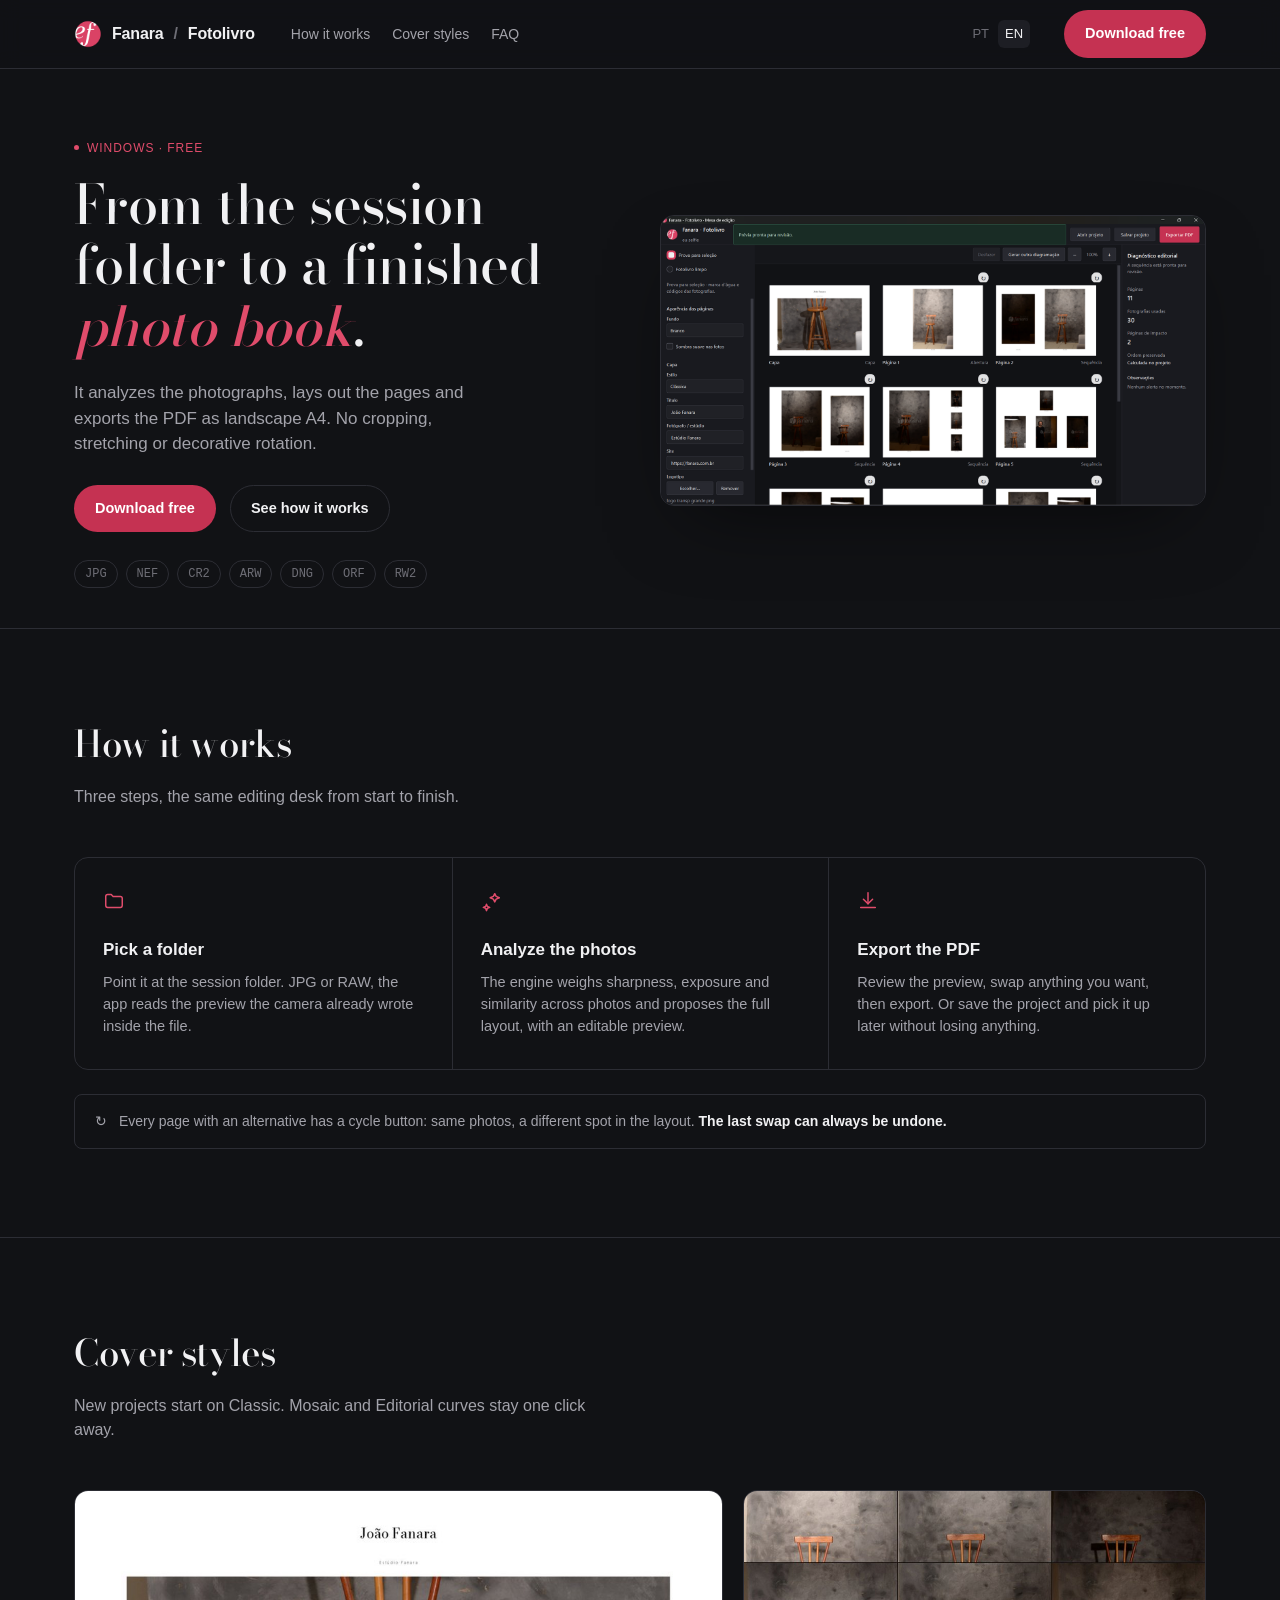
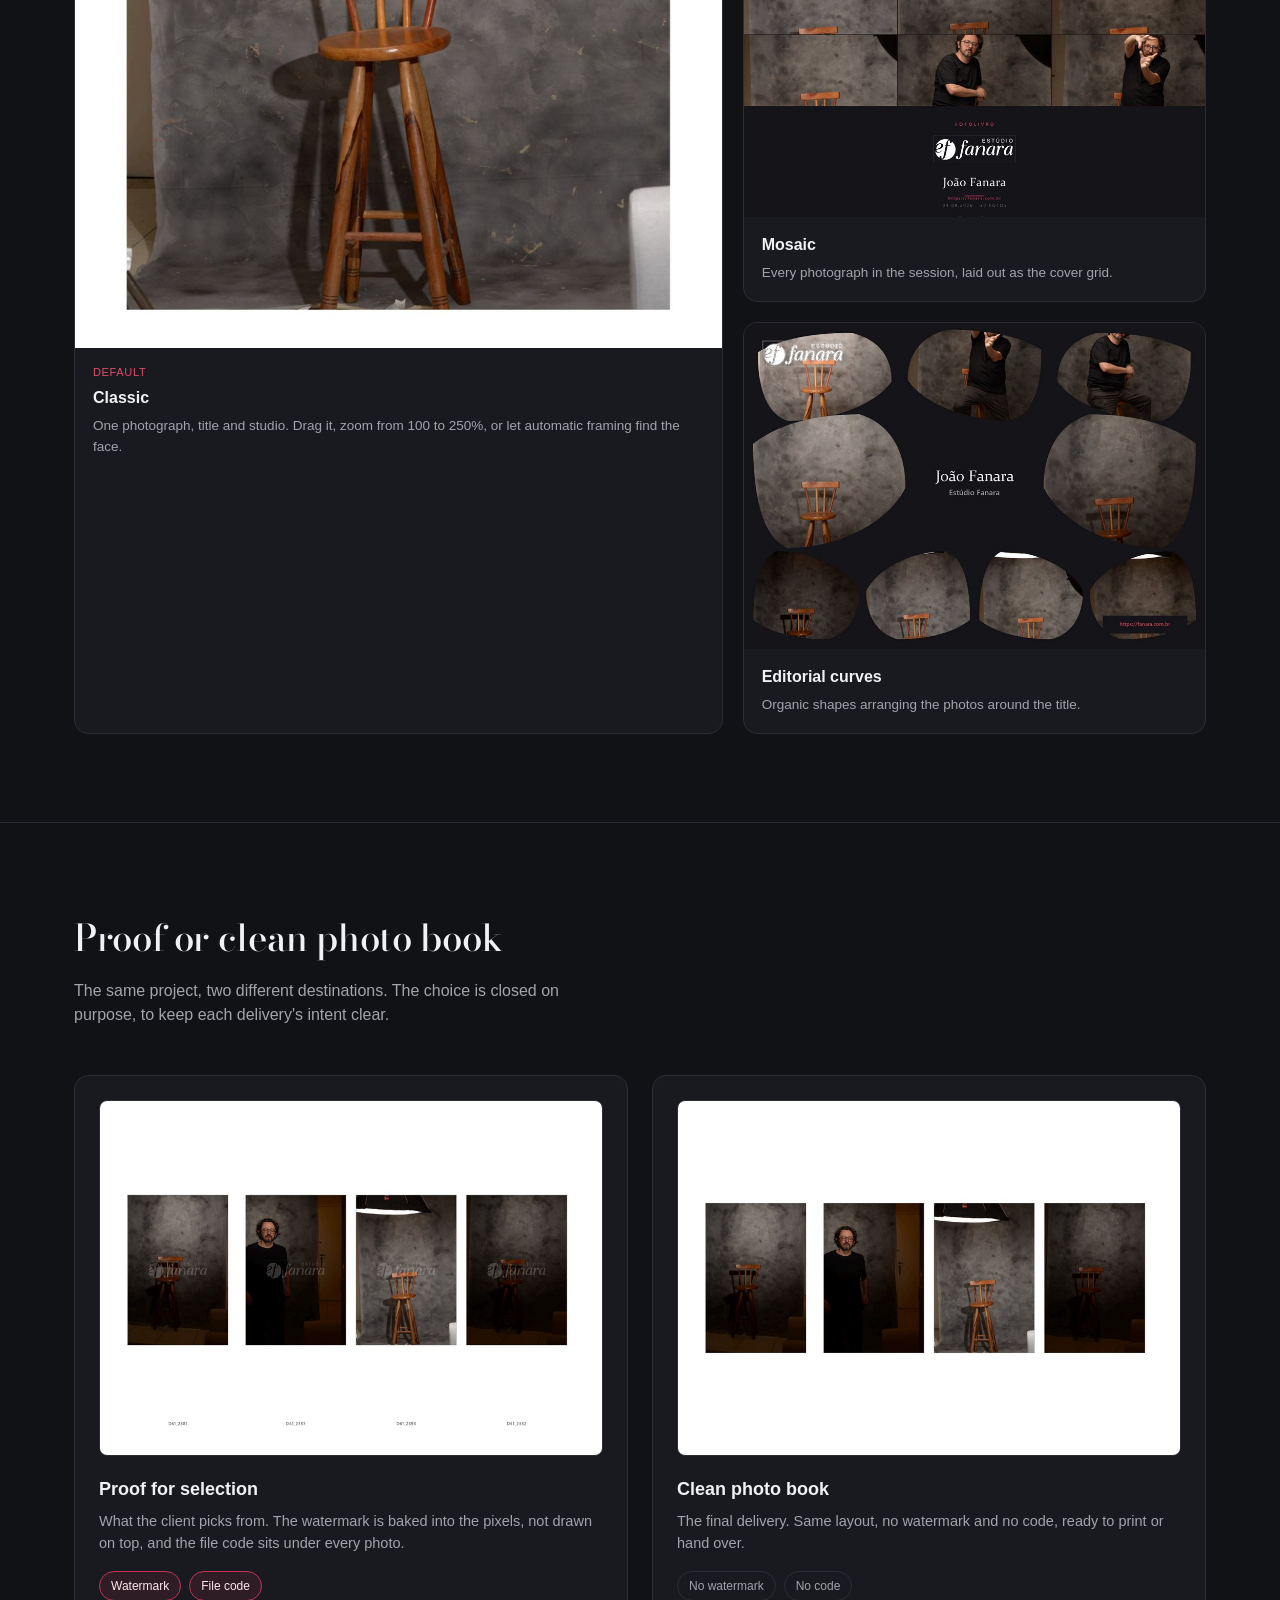
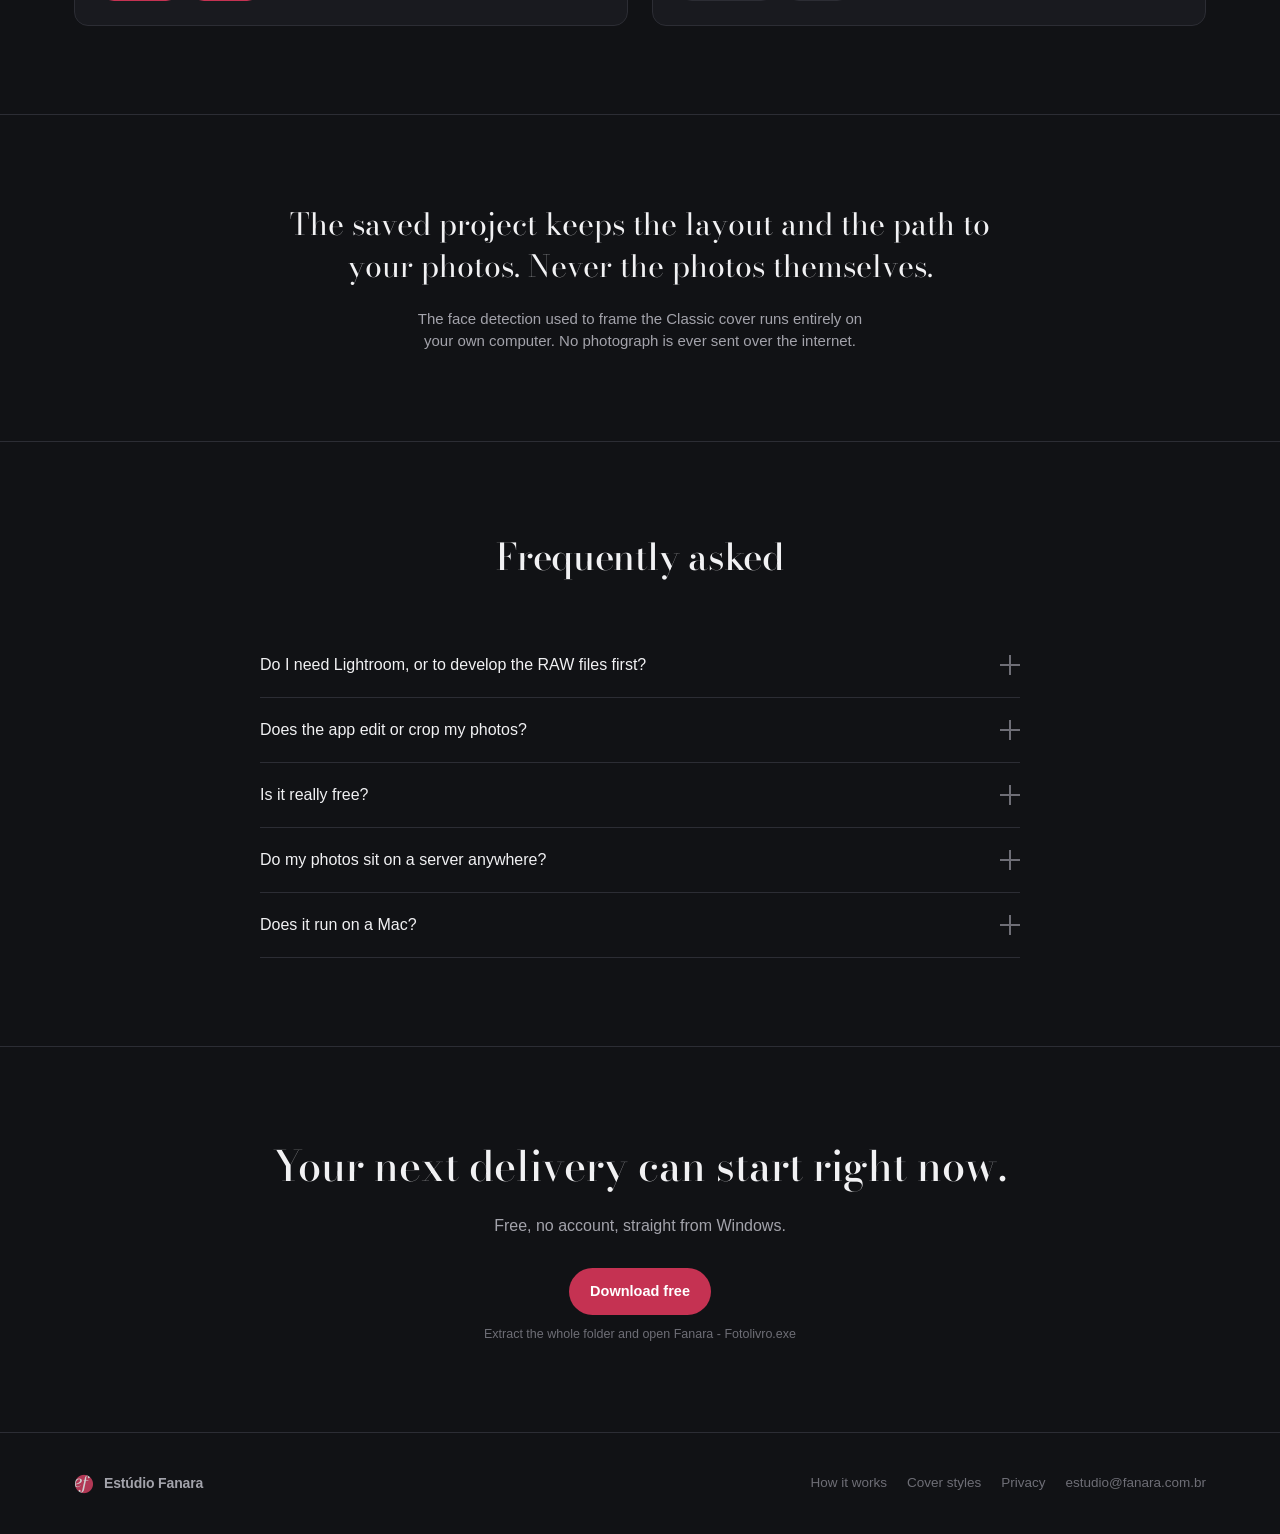
==== site/en/index.html @ 3e8a2805 "feat: publish the site and the Store submission assets Everything the Microsoft Store submission nee" ====
<!doctype html>
<html lang="en">
<head>
<meta charset="utf-8">
<meta name="viewport" content="width=device-width, initial-scale=1">
<title>Fanara - Fotolivro — from the session folder to a finished PDF</title>
<meta name="description" content="Free Windows app that turns a photo session folder into an A4 photo book. It analyzes the photos, lays out the pages and exports the PDF without cropping, stretching or rotating anything.">
<link rel="icon" href="../assets/img/mark.png">
<link rel="alternate" hreflang="pt-BR" href="https://fotolivro.fanara.com.br/">
<link rel="alternate" hreflang="en" href="https://fotolivro.fanara.com.br/en/">
<link rel="stylesheet" href="../assets/css/style.css">
</head>
<body>

<nav class="nav">
  <div class="wrap">
    <a class="brand" href="#top">
      <img src="../assets/img/mark.png" alt="">
      Fanara <span style="color:var(--text-faint)">/</span> Fotolivro
    </a>
    <ul class="nav-links">
      <li><a href="#how-it-works">How it works</a></li>
      <li><a href="#covers">Cover styles</a></li>
      <li><a href="#faq">FAQ</a></li>
    </ul>
    <span class="lang-switch">
      <a href="/">PT</a>
      <a href="/en/" aria-current="true">EN</a>
    </span>
    <a class="btn btn-primary" href="../downloads/Fanara-Fotolivro-Windows.zip">Download free</a>
  </div>
</nav>

<header class="hero" id="top">
  <div class="wrap">
    <div class="reveal">
      <span class="eyebrow"><span class="dot"></span>Windows · Free</span>
      <h1>From the session folder to a finished <em>photo book</em>.</h1>
      <p class="lead">It analyzes the photographs, lays out the pages and exports the PDF as landscape A4. No cropping, stretching or decorative rotation.</p>
      <div class="cta-row">
        <a class="btn btn-primary" href="../downloads/Fanara-Fotolivro-Windows.zip">Download free</a>
        <a class="btn btn-ghost" href="#how-it-works">See how it works</a>
      </div>
      <div class="formats">
        <span>JPG</span><span>NEF</span><span>CR2</span><span>ARW</span><span>DNG</span><span>ORF</span><span>RW2</span>
      </div>
    </div>
    <div class="hero-shot reveal">
      <img src="../assets/img/hero-mesa-edicao.png" alt="Fanara - Fotolivro editing desk with a photo book preview in progress" width="1600" height="850" loading="eager">
    </div>
  </div>
</header>

<section id="how-it-works">
  <div class="wrap">
    <div class="section-head reveal">
      <h2>How it works</h2>
      <p>Three steps, the same editing desk from start to finish.</p>
    </div>

    <div class="flow reveal">
      <div class="flow-step">
        <svg viewBox="0 0 24 24" fill="none" stroke="currentColor" stroke-width="1.6" stroke-linecap="round" stroke-linejoin="round"><path d="M3 7a2 2 0 0 1 2-2h4l2 2h8a2 2 0 0 1 2 2v8a2 2 0 0 1-2 2H5a2 2 0 0 1-2-2Z"/></svg>
        <h3>Pick a folder</h3>
        <p>Point it at the session folder. JPG or RAW, the app reads the preview the camera already wrote inside the file.</p>
      </div>
      <div class="flow-step">
        <svg viewBox="0 0 24 24" fill="none" stroke="currentColor" stroke-width="1.6" stroke-linecap="round" stroke-linejoin="round"><path d="m15 4 1.5 3L20 8.5 16.5 10 15 13l-1.5-3L10 8.5 13.5 7Z"/><path d="M6 15.5 7 18l2.5 1L7 20l-1 2.5L5 20l-2.5-1L5 18Z"/></svg>
        <h3>Analyze the photos</h3>
        <p>The engine weighs sharpness, exposure and similarity across photos and proposes the full layout, with an editable preview.</p>
      </div>
      <div class="flow-step">
        <svg viewBox="0 0 24 24" fill="none" stroke="currentColor" stroke-width="1.6" stroke-linecap="round" stroke-linejoin="round"><path d="M12 3v12"/><path d="m7 10 5 5 5-5"/><path d="M4 19h16"/></svg>
        <h3>Export the PDF</h3>
        <p>Review the preview, swap anything you want, then export. Or save the project and pick it up later without losing anything.</p>
      </div>
    </div>

    <div class="cycle-note reveal">
      <span>↻</span>
      <span>Every page with an alternative has a cycle button: same photos, a different spot in the layout. <strong>The last swap can always be undone.</strong></span>
    </div>
  </div>
</section>

<section id="covers">
  <div class="wrap">
    <div class="section-head reveal">
      <h2>Cover styles</h2>
      <p>New projects start on Classic. Mosaic and Editorial curves stay one click away.</p>
    </div>

    <div class="covers reveal">
      <div class="cover-card">
        <img src="../assets/img/capa-classica.jpg" alt="Classic cover: one photograph, title and studio name on a light background" loading="lazy">
        <div class="cap">
          <span class="tag">Default</span>
          <h3>Classic</h3>
          <p>One photograph, title and studio. Drag it, zoom from 100 to 250%, or let automatic framing find the face.</p>
        </div>
      </div>
      <div class="covers-side">
        <div class="cover-card">
          <img src="../assets/img/capa-mosaico.jpg" alt="Mosaic cover: a grid built from every photograph in the session" loading="lazy">
          <div class="cap">
            <h3>Mosaic</h3>
            <p>Every photograph in the session, laid out as the cover grid.</p>
          </div>
        </div>
        <div class="cover-card">
          <img src="../assets/img/capa-curvas.jpg" alt="Editorial curves cover: organic shapes arranging the photographs around the title" loading="lazy">
          <div class="cap">
            <h3>Editorial curves</h3>
            <p>Organic shapes arranging the photos around the title.</p>
          </div>
        </div>
      </div>
    </div>
  </div>
</section>

<section id="modes">
  <div class="wrap">
    <div class="section-head reveal">
      <h2>Proof or clean photo book</h2>
      <p>The same project, two different destinations. The choice is closed on purpose, to keep each delivery's intent clear.</p>
    </div>

    <div class="modes reveal">
      <div class="mode-card">
        <img src="../assets/img/modo-prova.jpg" alt="A page in Proof mode, with watermark and the file code" loading="lazy">
        <h3>Proof for selection</h3>
        <p>What the client picks from. The watermark is baked into the pixels, not drawn on top, and the file code sits under every photo.</p>
        <div class="badges">
          <span class="badge on">Watermark</span>
          <span class="badge on">File code</span>
        </div>
      </div>
      <div class="mode-card">
        <img src="../assets/img/modo-fotolivro.jpg" alt="A page in Clean photo book mode, with no watermark or caption" loading="lazy">
        <h3>Clean photo book</h3>
        <p>The final delivery. Same layout, no watermark and no code, ready to print or hand over.</p>
        <div class="badges">
          <span class="badge">No watermark</span>
          <span class="badge">No code</span>
        </div>
      </div>
    </div>
  </div>
</section>

<section class="manifesto">
  <div class="wrap reveal">
    <p class="big">The saved project keeps the layout and the path to your photos. Never the photos themselves.</p>
    <p class="small">The face detection used to frame the Classic cover runs entirely on your own computer. No photograph is ever sent over the internet.</p>
  </div>
</section>

<section id="faq">
  <div class="wrap">
    <div class="section-head center reveal">
      <h2>Frequently asked</h2>
    </div>
    <div class="faq reveal">
      <details class="faq-item">
        <summary>Do I need Lightroom, or to develop the RAW files first?<span class="plus"></span></summary>
        <p>No. For RAW files, the app reads the JPEG preview the camera already embeds in the file. There is no development step, no color profile, no lens correction, no exposure adjustment.</p>
      </details>
      <details class="faq-item">
        <summary>Does the app edit or crop my photos?<span class="plus"></span></summary>
        <p>Photographs fit whole inside each page, with no cropping, stretching or decorative rotation. The only mark ever applied is the watermark, and only in Proof mode.</p>
      </details>
      <details class="faq-item">
        <summary>Is it really free?<span class="plus"></span></summary>
        <p>Yes. No account, no charge, no limit on photos or exports.</p>
      </details>
      <details class="faq-item">
        <summary>Do my photos sit on a server anywhere?<span class="plus"></span></summary>
        <p>No. The app makes no network connection at all. The saved project keeps the layout and the path to your photos in their own folder, never the images.</p>
      </details>
      <details class="faq-item">
        <summary>Does it run on a Mac?<span class="plus"></span></summary>
        <p>Windows only, for now.</p>
      </details>
    </div>
  </div>
</section>

<section class="final">
  <div class="wrap reveal">
    <h2>Your next delivery can start right now.</h2>
    <p>Free, no account, straight from Windows.</p>
    <a class="btn btn-primary" href="../downloads/Fanara-Fotolivro-Windows.zip">Download free</a>
    <span class="btn-sub">Extract the whole folder and open Fanara - Fotolivro.exe</span>
  </div>
</section>

<footer>
  <div class="wrap">
    <span class="brand">
      <img src="../assets/img/mark.png" alt="">
      Estúdio Fanara
    </span>
    <ul class="foot-links">
      <li><a href="#how-it-works">How it works</a></li>
      <li><a href="#covers">Cover styles</a></li>
      <li><a href="/en/privacy.html">Privacy</a></li>
      <li><a href="mailto:estudio@fanara.com.br">estudio@fanara.com.br</a></li>
    </ul>
  </div>
</footer>

<script src="../assets/js/main.js"></script>
</body>
</html>
---- site/assets/css/style.css ----
/* Fanara - Fotolivro — landing page. Tokens lifted straight from the app's
   own theme.qss so the site and the product read as one thing. */

@font-face {
  font-family: "Bodoni Moda";
  src: url("../fonts/BodoniModa[opsz,wght].ttf");
  font-weight: 400 900;
  font-style: normal;
  font-display: swap;
}

:root {
  --bg: #111215;
  --panel: #191a1f;
  --panel-2: #1d1e24;
  --border: #2c2d34;
  --text: #f1f1f3;
  --text-muted: #a3a3ab;
  --text-faint: #6e6e76;
  --rose: #c53252;
  --rose-bright: #e04c6b;
  --rose-ink: #ffe6ec;

  --serif: "Bodoni Moda", Georgia, "Times New Roman", serif;
  --sans: -apple-system, BlinkMacSystemFont, "Segoe UI", Roboto, Helvetica, Arial, sans-serif;

  --max: 1180px;
  --radius: 14px;
  --radius-sm: 8px;
}

* {
  box-sizing: border-box;
}

html {
  color-scheme: dark;
  scroll-behavior: smooth;
}

body {
  margin: 0;
  background: var(--bg);
  color: var(--text);
  font-family: var(--sans);
  font-size: 16px;
  line-height: 1.5;
  -webkit-font-smoothing: antialiased;
}

img {
  max-width: 100%;
  height: auto;
  display: block;
}

a {
  color: inherit;
}

.wrap {
  max-width: var(--max);
  margin: 0 auto;
  padding: 0 24px;
}

/* ---------- nav ---------- */

.nav {
  position: sticky;
  top: 0;
  z-index: 40;
  background: rgba(17, 18, 21, 0.86);
  backdrop-filter: blur(10px);
  -webkit-backdrop-filter: blur(10px);
  border-bottom: 1px solid var(--border);
}

.nav .wrap {
  height: 68px;
  display: flex;
  align-items: center;
  gap: 28px;
}

.brand {
  display: flex;
  align-items: center;
  gap: 10px;
  font-weight: 600;
  letter-spacing: -0.01em;
  white-space: nowrap;
  text-decoration: none;
}

.brand img {
  width: 28px;
  height: 28px;
}

.nav-links {
  display: flex;
  gap: 22px;
  margin: 0 auto 0 8px;
  list-style: none;
  padding: 0;
}

.nav-links a {
  text-decoration: none;
  color: var(--text-muted);
  font-size: 14px;
  transition: color 0.15s ease;
}

.nav-links a:hover {
  color: var(--text);
}

.lang-switch {
  display: flex;
  gap: 2px;
  font-size: 13px;
  color: var(--text-faint);
}

.lang-switch a {
  text-decoration: none;
  padding: 4px 7px;
  border-radius: 6px;
}

.lang-switch a[aria-current="true"] {
  color: var(--text);
  background: var(--panel-2);
}

.nav .btn {
  margin-left: 6px;
}

.nav-toggle {
  display: none;
}

/* ---------- buttons ---------- */

.btn {
  display: inline-flex;
  align-items: center;
  gap: 8px;
  padding: 12px 20px;
  border-radius: 999px;
  font-size: 14.5px;
  font-weight: 600;
  text-decoration: none;
  border: 1px solid transparent;
  cursor: pointer;
  white-space: nowrap;
  transition: transform 0.15s ease, background 0.15s ease, border-color 0.15s ease;
}

.btn:active {
  transform: scale(0.98);
}

.btn-primary {
  background: var(--rose);
  color: #ffffff;
}

.btn-primary:hover {
  background: var(--rose-bright);
}

.btn-ghost {
  background: transparent;
  border-color: var(--border);
  color: var(--text);
}

.btn-ghost:hover {
  border-color: var(--text-faint);
}

.btn-sub {
  display: block;
  margin-top: 10px;
  font-size: 12.5px;
  color: var(--text-faint);
}

/* ---------- hero ---------- */

.hero {
  padding: 64px 0 40px;
}

.hero .wrap {
  display: grid;
  grid-template-columns: 1fr;
  gap: 40px;
  align-items: center;
}

.eyebrow {
  display: inline-flex;
  align-items: center;
  gap: 8px;
  font-size: 12px;
  letter-spacing: 0.08em;
  text-transform: uppercase;
  color: var(--rose-bright);
  margin-bottom: 18px;
}

.eyebrow .dot {
  width: 5px;
  height: 5px;
  border-radius: 50%;
  background: currentColor;
}

.hero h1 {
  font-family: var(--serif);
  font-weight: 500;
  font-size: clamp(2.1rem, 4.6vw, 3.4rem);
  line-height: 1.12;
  letter-spacing: -0.01em;
  margin: 0 0 18px;
  max-width: 15ch;
}

.hero h1 em {
  font-style: italic;
  color: var(--rose-bright);
  line-height: 1.15;
  padding-bottom: 0.06em;
  display: inline-block;
}

.hero p.lead {
  font-size: 17px;
  color: var(--text-muted);
  max-width: 46ch;
  margin: 0 0 28px;
}

.hero .cta-row {
  display: flex;
  flex-wrap: wrap;
  align-items: center;
  gap: 14px;
}

.hero-shot {
  border-radius: var(--radius);
  overflow: hidden;
  border: 1px solid var(--border);
  box-shadow: 0 30px 80px -30px rgba(0, 0, 0, 0.6);
}

.hero-shot img {
  width: 100%;
  height: auto;
}

.formats {
  display: flex;
  flex-wrap: wrap;
  gap: 8px;
  margin-top: 28px;
}

.formats span {
  font-size: 12px;
  font-family: ui-monospace, "SFMono-Regular", Consolas, monospace;
  color: var(--text-faint);
  border: 1px solid var(--border);
  border-radius: 999px;
  padding: 4px 10px;
}

/* ---------- section shell ---------- */

section {
  padding: 88px 0;
  border-top: 1px solid var(--border);
}

.section-head {
  max-width: 60ch;
  margin: 0 0 48px;
}

.section-head h2 {
  font-family: var(--serif);
  font-weight: 500;
  font-size: clamp(1.7rem, 3vw, 2.3rem);
  margin: 0 0 12px;
  letter-spacing: -0.01em;
}

.section-head p {
  color: var(--text-muted);
  font-size: 16px;
  margin: 0;
}

.section-head.center {
  margin-left: auto;
  margin-right: auto;
  text-align: center;
}

/* ---------- workflow ---------- */

.flow {
  display: grid;
  grid-template-columns: repeat(3, 1fr);
  gap: 0;
  border: 1px solid var(--border);
  border-radius: var(--radius);
  overflow: hidden;
}

.flow-step {
  padding: 32px 28px;
  border-left: 1px solid var(--border);
  position: relative;
}

.flow-step:first-child {
  border-left: none;
}

.flow-step .num {
  font-family: ui-monospace, monospace;
  font-size: 12px;
  color: var(--text-faint);
  margin-bottom: 16px;
  display: block;
}

.flow-step svg {
  width: 22px;
  height: 22px;
  color: var(--rose-bright);
  margin-bottom: 18px;
}

.flow-step h3 {
  font-size: 17px;
  margin: 0 0 10px;
  font-weight: 600;
}

.flow-step p {
  color: var(--text-muted);
  font-size: 14.5px;
  margin: 0;
}

.cycle-note {
  display: flex;
  align-items: flex-start;
  gap: 12px;
  margin-top: 24px;
  padding: 16px 20px;
  border: 1px solid var(--border);
  border-radius: var(--radius-sm);
  color: var(--text-muted);
  font-size: 14px;
}

.cycle-note strong {
  color: var(--text);
}

/* ---------- covers bento ---------- */

.covers {
  display: grid;
  grid-template-columns: 1.4fr 1fr;
  gap: 20px;
}

.covers-side {
  display: grid;
  gap: 20px;
}

.cover-card {
  border: 1px solid var(--border);
  border-radius: var(--radius);
  overflow: hidden;
  background: var(--panel);
}

.cover-card img {
  width: 100%;
  aspect-ratio: 297 / 210;
  object-fit: cover;
}

.cover-card .cap {
  padding: 16px 18px 18px;
}

.cover-card .cap .tag {
  font-size: 11px;
  letter-spacing: 0.06em;
  text-transform: uppercase;
  color: var(--rose-bright);
  margin-bottom: 6px;
  display: block;
}

.cover-card h3 {
  margin: 0 0 6px;
  font-size: 16px;
}

.cover-card p {
  margin: 0;
  font-size: 13.5px;
  color: var(--text-muted);
}

/* ---------- modes split ---------- */

.modes {
  display: grid;
  grid-template-columns: 1fr 1fr;
  gap: 24px;
}

.mode-card {
  border: 1px solid var(--border);
  border-radius: var(--radius);
  padding: 24px;
  background: var(--panel);
}

.mode-card img {
  border-radius: var(--radius-sm);
  border: 1px solid var(--border);
  margin-bottom: 20px;
}

.mode-card h3 {
  font-size: 18px;
  margin: 0 0 8px;
}

.mode-card p {
  color: var(--text-muted);
  font-size: 14.5px;
  margin: 0 0 16px;
}

.badges {
  display: flex;
  flex-wrap: wrap;
  gap: 8px;
}

.badge {
  font-size: 12px;
  padding: 5px 11px;
  border-radius: 999px;
  border: 1px solid var(--border);
  color: var(--text-muted);
}

.badge.on {
  border-color: var(--rose);
  color: var(--rose-ink);
  background: rgba(197, 50, 82, 0.12);
}

/* ---------- manifesto (privacy) ---------- */

.manifesto {
  text-align: center;
}

.manifesto .wrap {
  max-width: 780px;
}

.manifesto p.big {
  font-family: var(--serif);
  font-size: clamp(1.4rem, 2.6vw, 1.9rem);
  line-height: 1.4;
  margin: 0 0 20px;
}

.manifesto p.small {
  color: var(--text-muted);
  font-size: 15px;
  max-width: 56ch;
  margin: 0 auto;
}

/* ---------- faq ---------- */

.faq {
  max-width: 760px;
  margin: 0 auto;
}

.faq-item {
  border-bottom: 1px solid var(--border);
}

.faq-item summary {
  cursor: pointer;
  padding: 20px 0;
  font-size: 16px;
  font-weight: 500;
  list-style: none;
  display: flex;
  justify-content: space-between;
  align-items: center;
  gap: 16px;
}

.faq-item summary::-webkit-details-marker {
  display: none;
}

.faq-item summary .plus {
  flex: none;
  width: 20px;
  height: 20px;
  position: relative;
}

.faq-item summary .plus::before,
.faq-item summary .plus::after {
  content: "";
  position: absolute;
  background: var(--text-faint);
  transition: transform 0.2s ease;
}

.faq-item summary .plus::before {
  left: 0;
  top: 9px;
  width: 20px;
  height: 1.5px;
}

.faq-item summary .plus::after {
  left: 9px;
  top: 0;
  width: 1.5px;
  height: 20px;
}

.faq-item[open] summary .plus::after {
  transform: rotate(90deg);
  opacity: 0;
}

.faq-item p {
  margin: 0 0 22px;
  color: var(--text-muted);
  font-size: 14.5px;
  max-width: 62ch;
}

/* ---------- final cta ---------- */

.final {
  text-align: center;
  border-top: 1px solid var(--border);
}

.final h2 {
  font-family: var(--serif);
  font-size: clamp(1.8rem, 3.6vw, 2.6rem);
  font-weight: 500;
  margin: 0 0 16px;
}

.final p {
  color: var(--text-muted);
  margin: 0 0 30px;
}

/* ---------- footer ---------- */

footer {
  border-top: 1px solid var(--border);
  padding: 40px 0;
}

footer .wrap {
  display: flex;
  flex-wrap: wrap;
  justify-content: space-between;
  align-items: center;
  gap: 16px;
}

footer .brand {
  font-size: 14px;
  color: var(--text-muted);
}

footer .brand img {
  width: 20px;
  height: 20px;
  opacity: 0.8;
}

footer .foot-links {
  display: flex;
  gap: 20px;
  list-style: none;
  padding: 0;
  margin: 0;
  font-size: 13.5px;
  color: var(--text-faint);
}

footer .foot-links a {
  text-decoration: none;
}

footer .foot-links a:hover {
  color: var(--text-muted);
}

/* ---------- reveal ---------- */

.reveal {
  opacity: 0;
  transform: translateY(18px);
  transition: opacity 0.6s cubic-bezier(0.16, 1, 0.3, 1), transform 0.6s cubic-bezier(0.16, 1, 0.3, 1);
}

.reveal.in {
  opacity: 1;
  transform: none;
}

@media (prefers-reduced-motion: reduce) {
  .reveal {
    opacity: 1;
    transform: none;
    transition: none;
  }
  html {
    scroll-behavior: auto;
  }
}

/* ---------- responsive ---------- */

@media (min-width: 900px) {
  .hero .wrap {
    grid-template-columns: 1fr 1fr;
  }
}

@media (max-width: 899px) {
  .nav-links {
    display: none;
  }
  .covers {
    grid-template-columns: 1fr;
  }
  .covers-side {
    grid-template-columns: 1fr 1fr;
  }
}

@media (max-width: 720px) {
  .flow {
    grid-template-columns: 1fr;
  }
  .flow-step {
    border-left: none;
    border-top: 1px solid var(--border);
  }
  .flow-step:first-child {
    border-top: none;
  }
  .modes {
    grid-template-columns: 1fr;
  }
  .covers-side {
    grid-template-columns: 1fr;
  }
  section {
    padding: 56px 0;
  }
  .hero {
    padding: 40px 0 24px;
  }
  footer .wrap {
    flex-direction: column;
    align-items: flex-start;
  }
}

/* ---------- páginas legais ---------- */

.legal {
  padding: 72px 0 96px;
}

.legal .wrap {
  max-width: 720px;
}

.legal h1 {
  font-family: var(--serif);
  font-size: clamp(32px, 5vw, 46px);
  font-weight: 500;
  letter-spacing: -0.01em;
  margin-bottom: 12px;
}

.legal .meta {
  color: var(--text-faint);
  font-size: 14px;
  line-height: 1.7;
  padding-bottom: 28px;
  margin-bottom: 36px;
  border-bottom: 1px solid var(--border);
}

.legal h2 {
  font-size: 13px;
  font-weight: 600;
  letter-spacing: 0.12em;
  text-transform: uppercase;
  color: var(--text-muted);
  margin: 44px 0 14px;
}

.legal p,
.legal li {
  color: var(--text-muted);
  font-size: 16px;
  line-height: 1.75;
}

.legal p + p {
  margin-top: 14px;
}

.legal ul {
  list-style: none;
  margin-top: 14px;
}

.legal li {
  position: relative;
  padding-left: 22px;
}

.legal li + li {
  margin-top: 12px;
}

.legal li::before {
  content: "";
  position: absolute;
  left: 2px;
  top: 12px;
  width: 6px;
  height: 6px;
  border-radius: 50%;
  background: var(--rose);
}

.legal strong {
  color: var(--text);
  font-weight: 600;
}

.legal a {
  color: var(--text);
  text-decoration: underline;
  text-underline-offset: 3px;
  text-decoration-color: var(--rose);
}
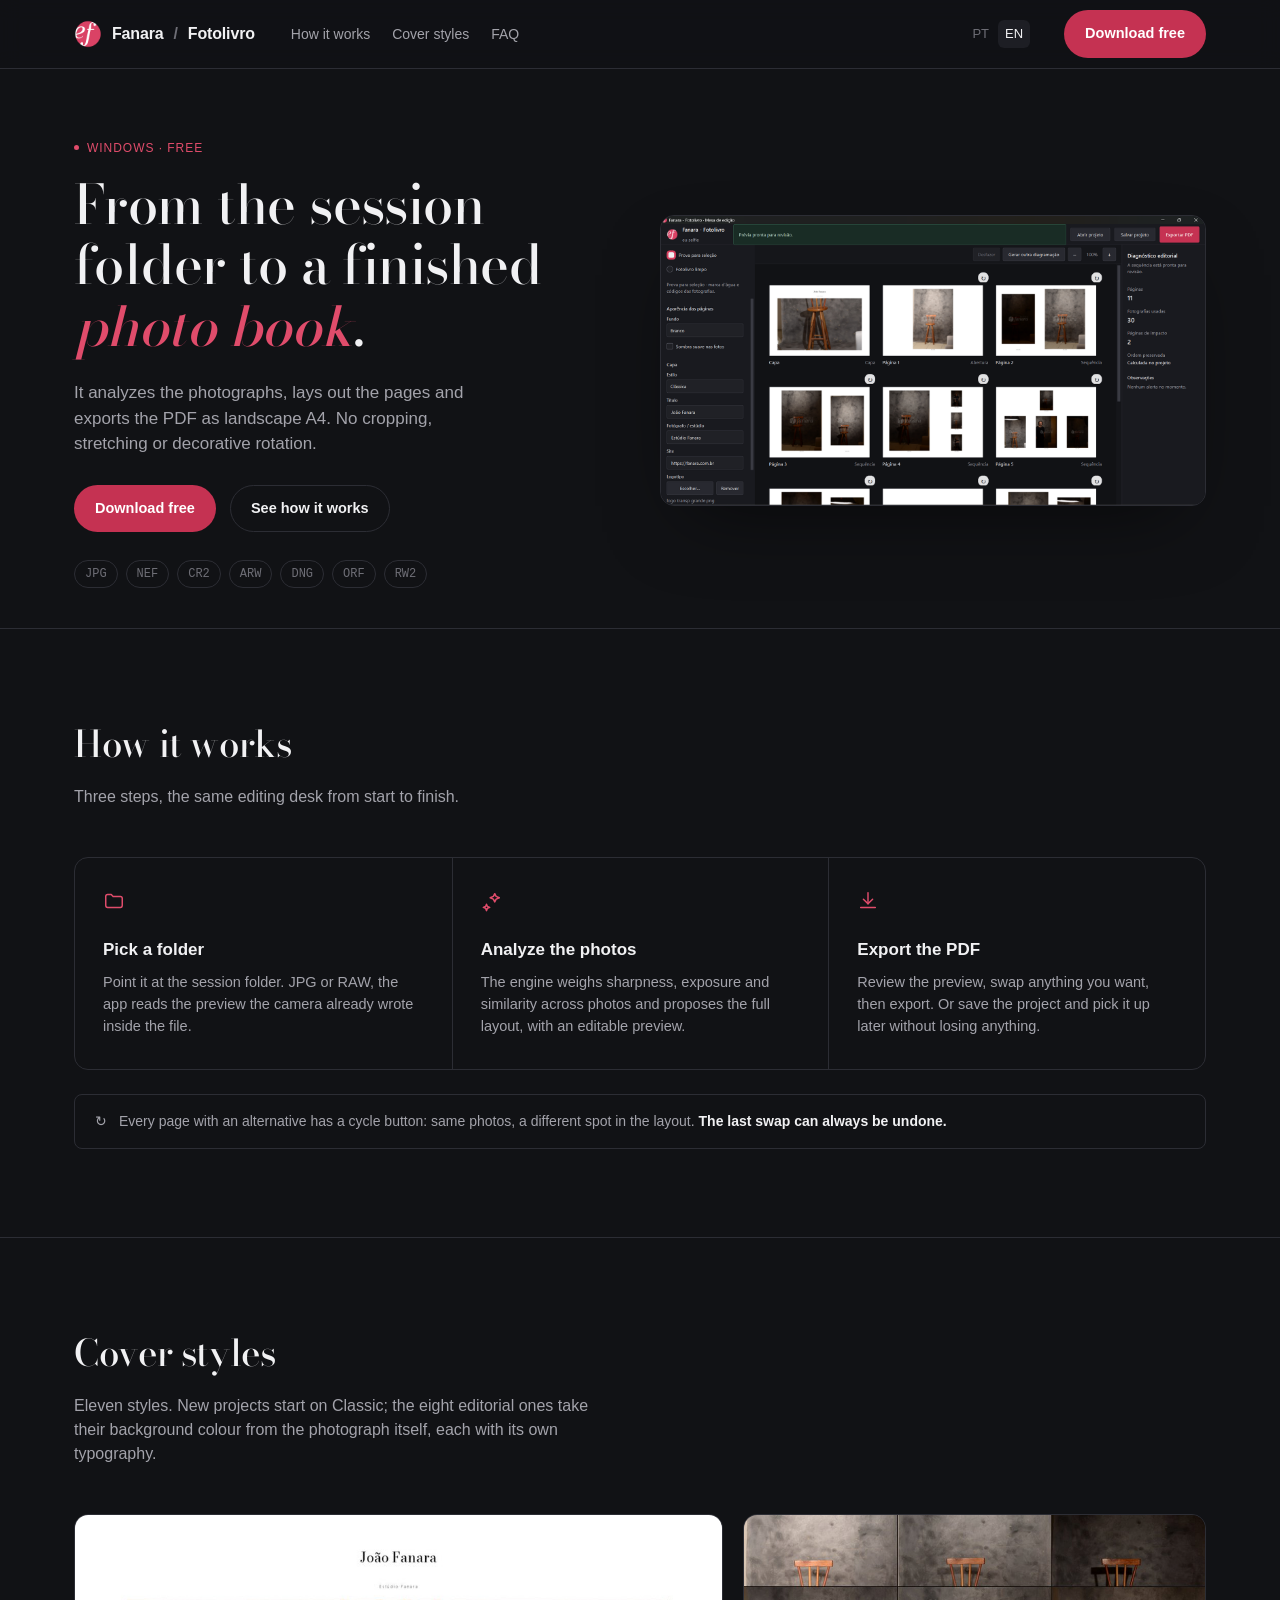
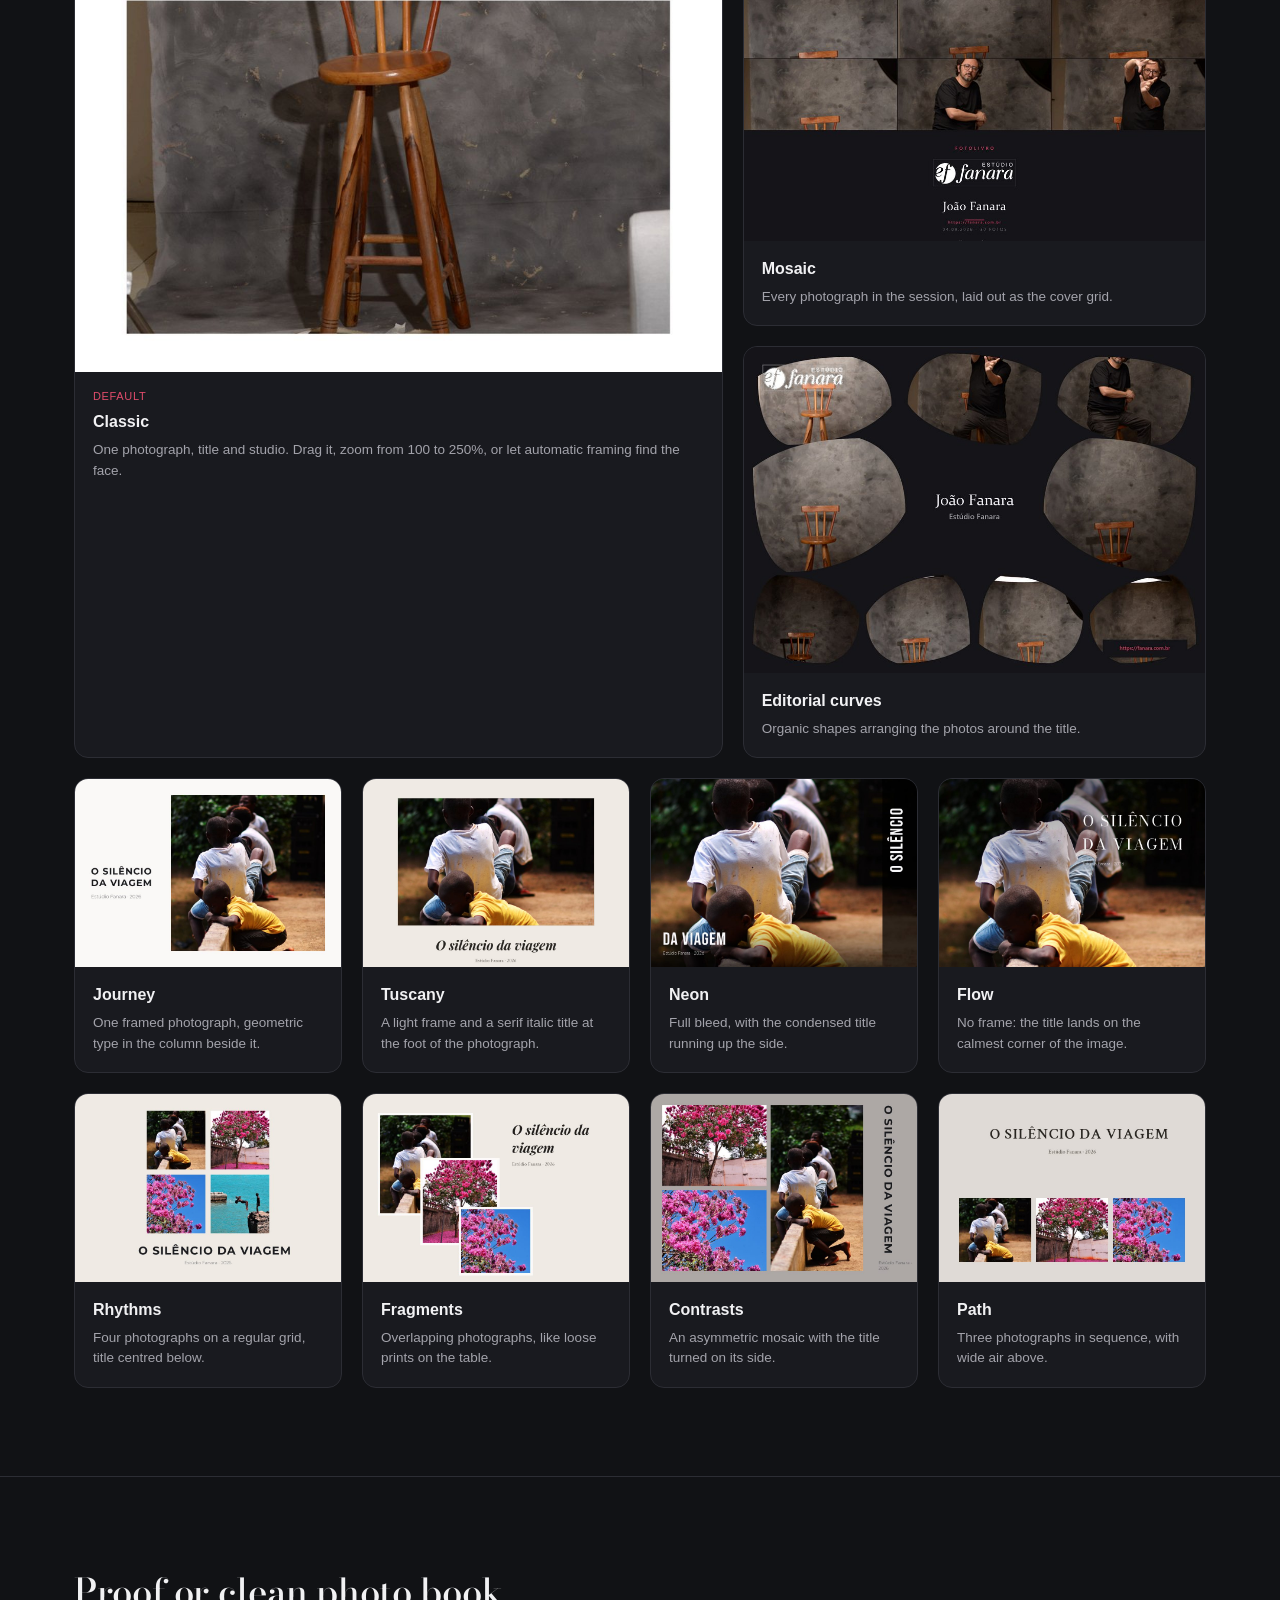
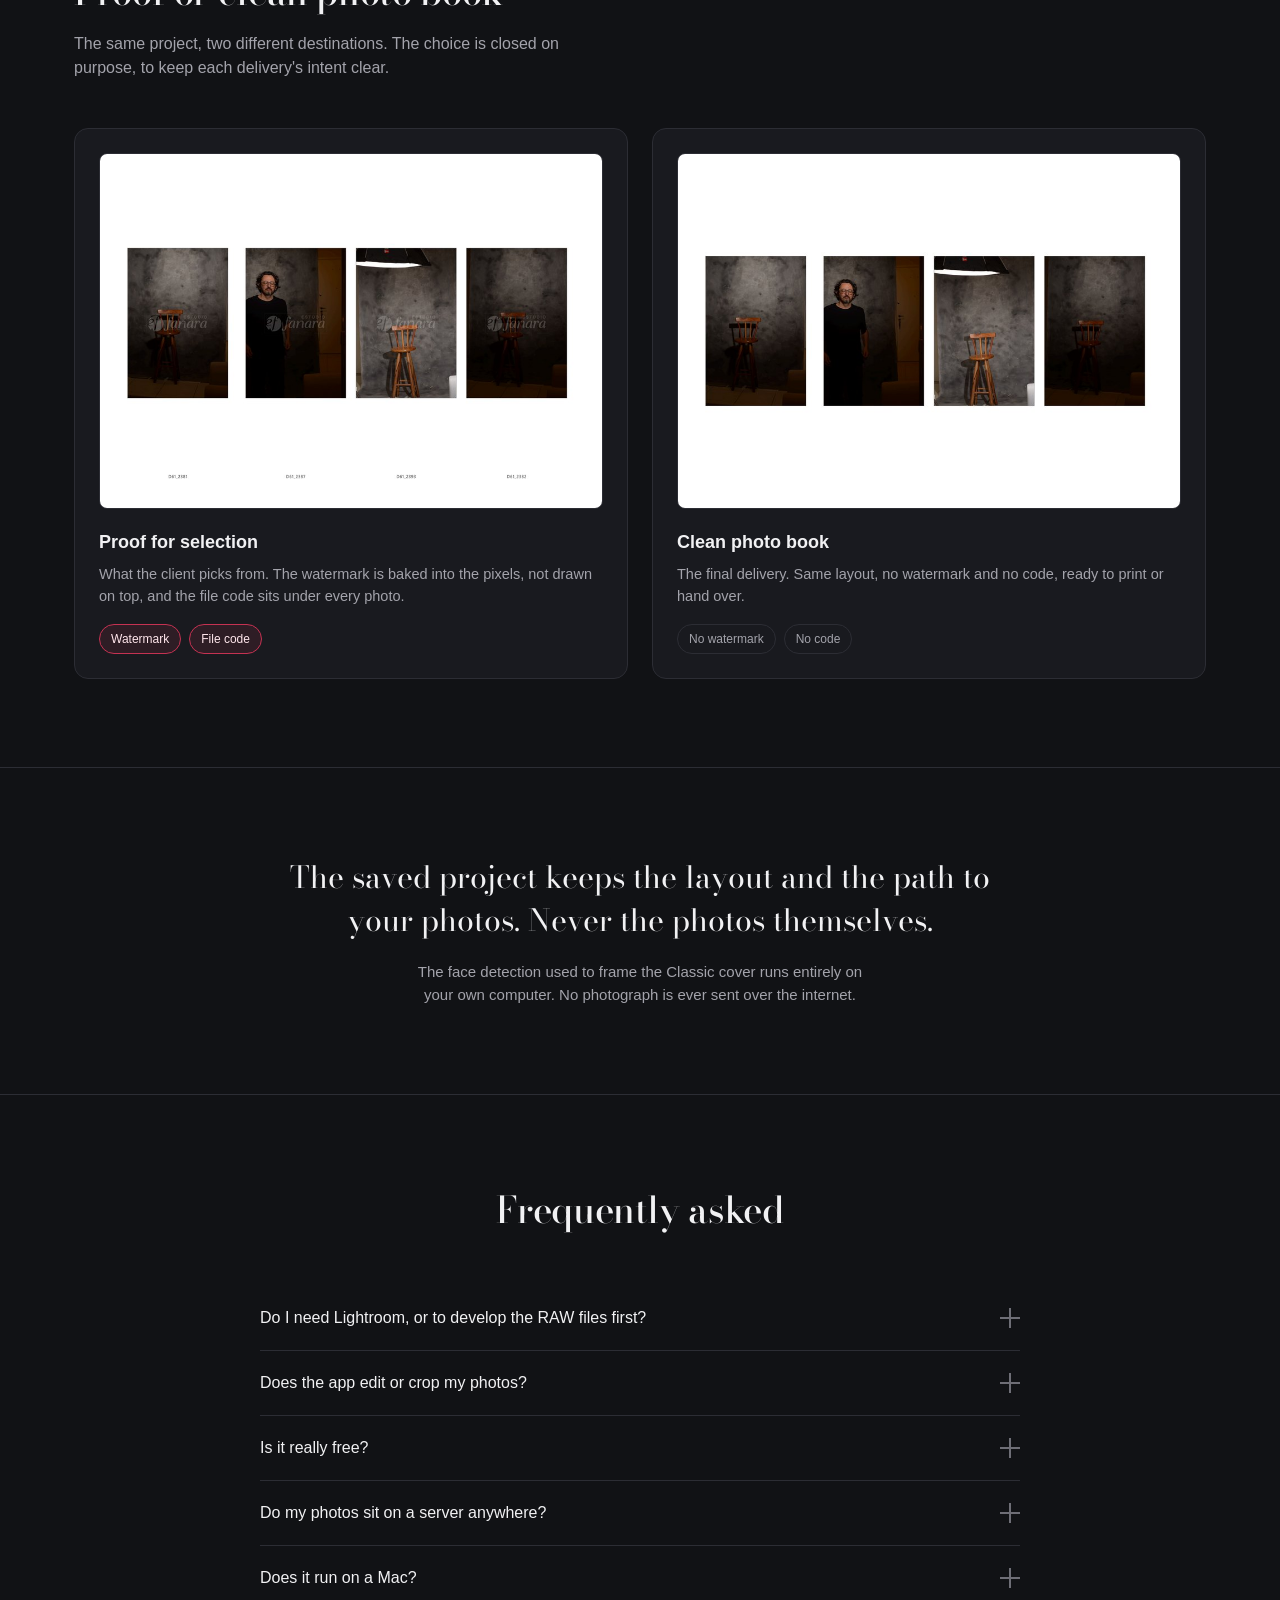
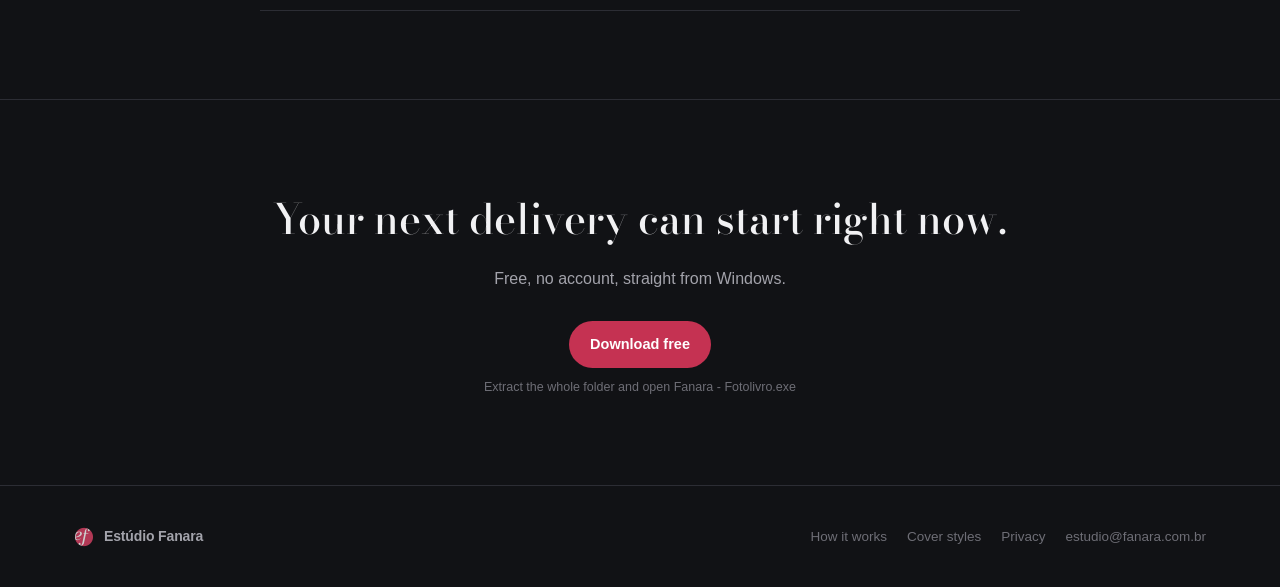
==== commit 8f8780f5: "docs: show the eleven cover styles on the site, not three A página dizia "Mosaico e Curvas editoriai" ====
--- a/site/en/index.html
+++ b/site/en/index.html
@@ -87,7 +87,7 @@
   <div class="wrap">
     <div class="section-head reveal">
       <h2>Cover styles</h2>
-      <p>New projects start on Classic. Mosaic and Editorial curves stay one click away.</p>
+      <p>Eleven styles. New projects start on Classic; the eight editorial ones take their background colour from the photograph itself, each with its own typography.</p>
     </div>
 
     <div class="covers reveal">
@@ -113,6 +113,65 @@
             <h3>Editorial curves</h3>
             <p>Organic shapes arranging the photos around the title.</p>
           </div>
+        </div>
+      </div>
+    </div>
+
+    <div class="covers-grid reveal">
+      <div class="cover-card">
+        <img src="../assets/img/capa-jornada.jpg" alt="Journey cover: one framed photograph, geometric type in the column beside it" loading="lazy">
+        <div class="cap">
+          <h3>Journey</h3>
+          <p>One framed photograph, geometric type in the column beside it.</p>
+        </div>
+      </div>
+      <div class="cover-card">
+        <img src="../assets/img/capa-toscana.jpg" alt="Tuscany cover: a light frame and a serif italic title at the foot of the photograph" loading="lazy">
+        <div class="cap">
+          <h3>Tuscany</h3>
+          <p>A light frame and a serif italic title at the foot of the photograph.</p>
+        </div>
+      </div>
+      <div class="cover-card">
+        <img src="../assets/img/capa-neon.jpg" alt="Neon cover: full bleed, with the condensed title running up the side" loading="lazy">
+        <div class="cap">
+          <h3>Neon</h3>
+          <p>Full bleed, with the condensed title running up the side.</p>
+        </div>
+      </div>
+      <div class="cover-card">
+        <img src="../assets/img/capa-fluir.jpg" alt="Flow cover: no frame: the title lands on the calmest corner of the image" loading="lazy">
+        <div class="cap">
+          <h3>Flow</h3>
+          <p>No frame: the title lands on the calmest corner of the image.</p>
+        </div>
+      </div>
+      <div class="cover-card">
+        <img src="../assets/img/capa-ritmos.jpg" alt="Rhythms cover: four photographs on a regular grid, title centred below" loading="lazy">
+        <div class="cap">
+          <h3>Rhythms</h3>
+          <p>Four photographs on a regular grid, title centred below.</p>
+        </div>
+      </div>
+      <div class="cover-card">
+        <img src="../assets/img/capa-fragmentos.jpg" alt="Fragments cover: overlapping photographs, like loose prints on the table" loading="lazy">
+        <div class="cap">
+          <h3>Fragments</h3>
+          <p>Overlapping photographs, like loose prints on the table.</p>
+        </div>
+      </div>
+      <div class="cover-card">
+        <img src="../assets/img/capa-contrastes.jpg" alt="Contrasts cover: an asymmetric mosaic with the title turned on its side" loading="lazy">
+        <div class="cap">
+          <h3>Contrasts</h3>
+          <p>An asymmetric mosaic with the title turned on its side.</p>
+        </div>
+      </div>
+      <div class="cover-card">
+        <img src="../assets/img/capa-caminho.jpg" alt="Path cover: three photographs in sequence, with wide air above" loading="lazy">
+        <div class="cap">
+          <h3>Path</h3>
+          <p>Three photographs in sequence, with wide air above.</p>
         </div>
       </div>
     </div>
--- a/site/assets/css/style.css
+++ b/site/assets/css/style.css
@@ -427,6 +427,13 @@
   color: var(--text-muted);
 }
 
+.covers-grid {
+  display: grid;
+  grid-template-columns: repeat(4, 1fr);
+  gap: 20px;
+  margin-top: 20px;
+}
+
 /* ---------- modes split ---------- */
 
 .modes {
@@ -676,6 +683,9 @@
   .covers-side {
     grid-template-columns: 1fr 1fr;
   }
+  .covers-grid {
+    grid-template-columns: 1fr 1fr;
+  }
 }
 
 @media (max-width: 720px) {
@@ -693,6 +703,9 @@
     grid-template-columns: 1fr;
   }
   .covers-side {
+    grid-template-columns: 1fr;
+  }
+  .covers-grid {
     grid-template-columns: 1fr;
   }
   section {
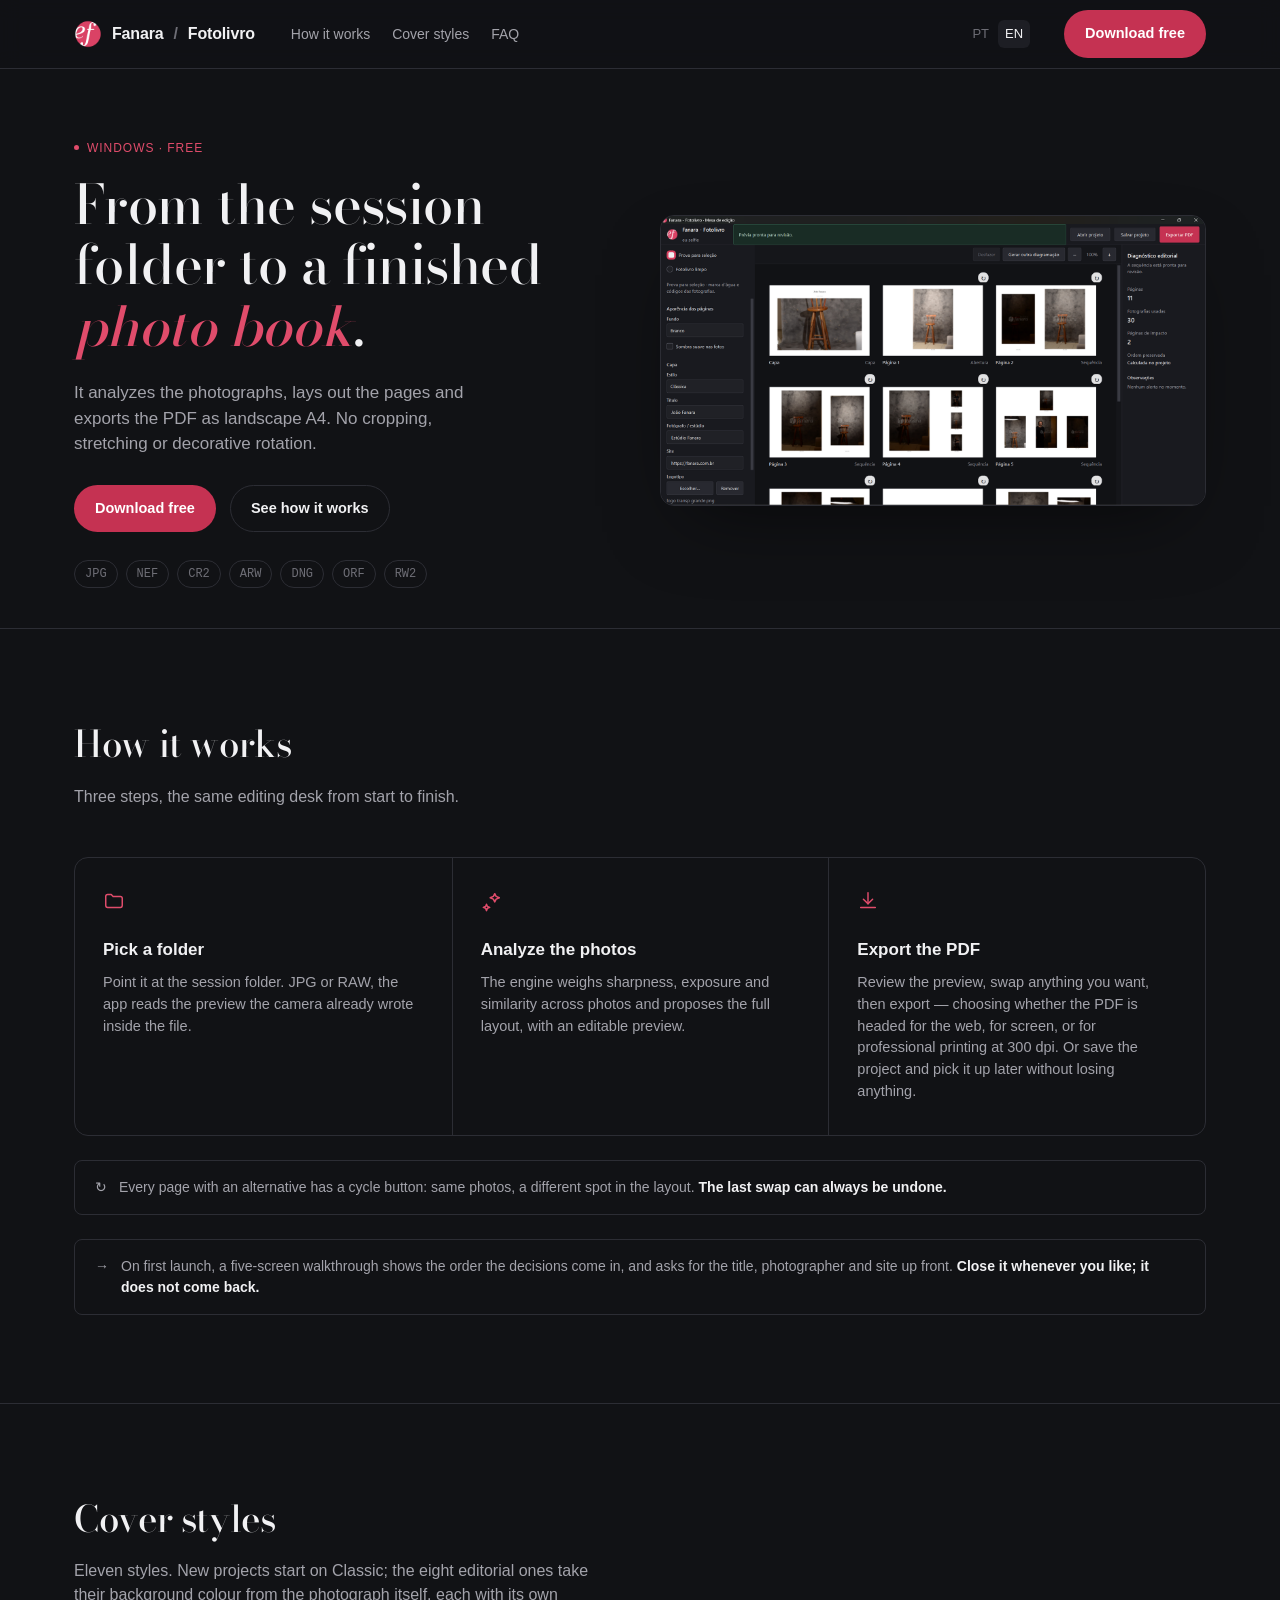
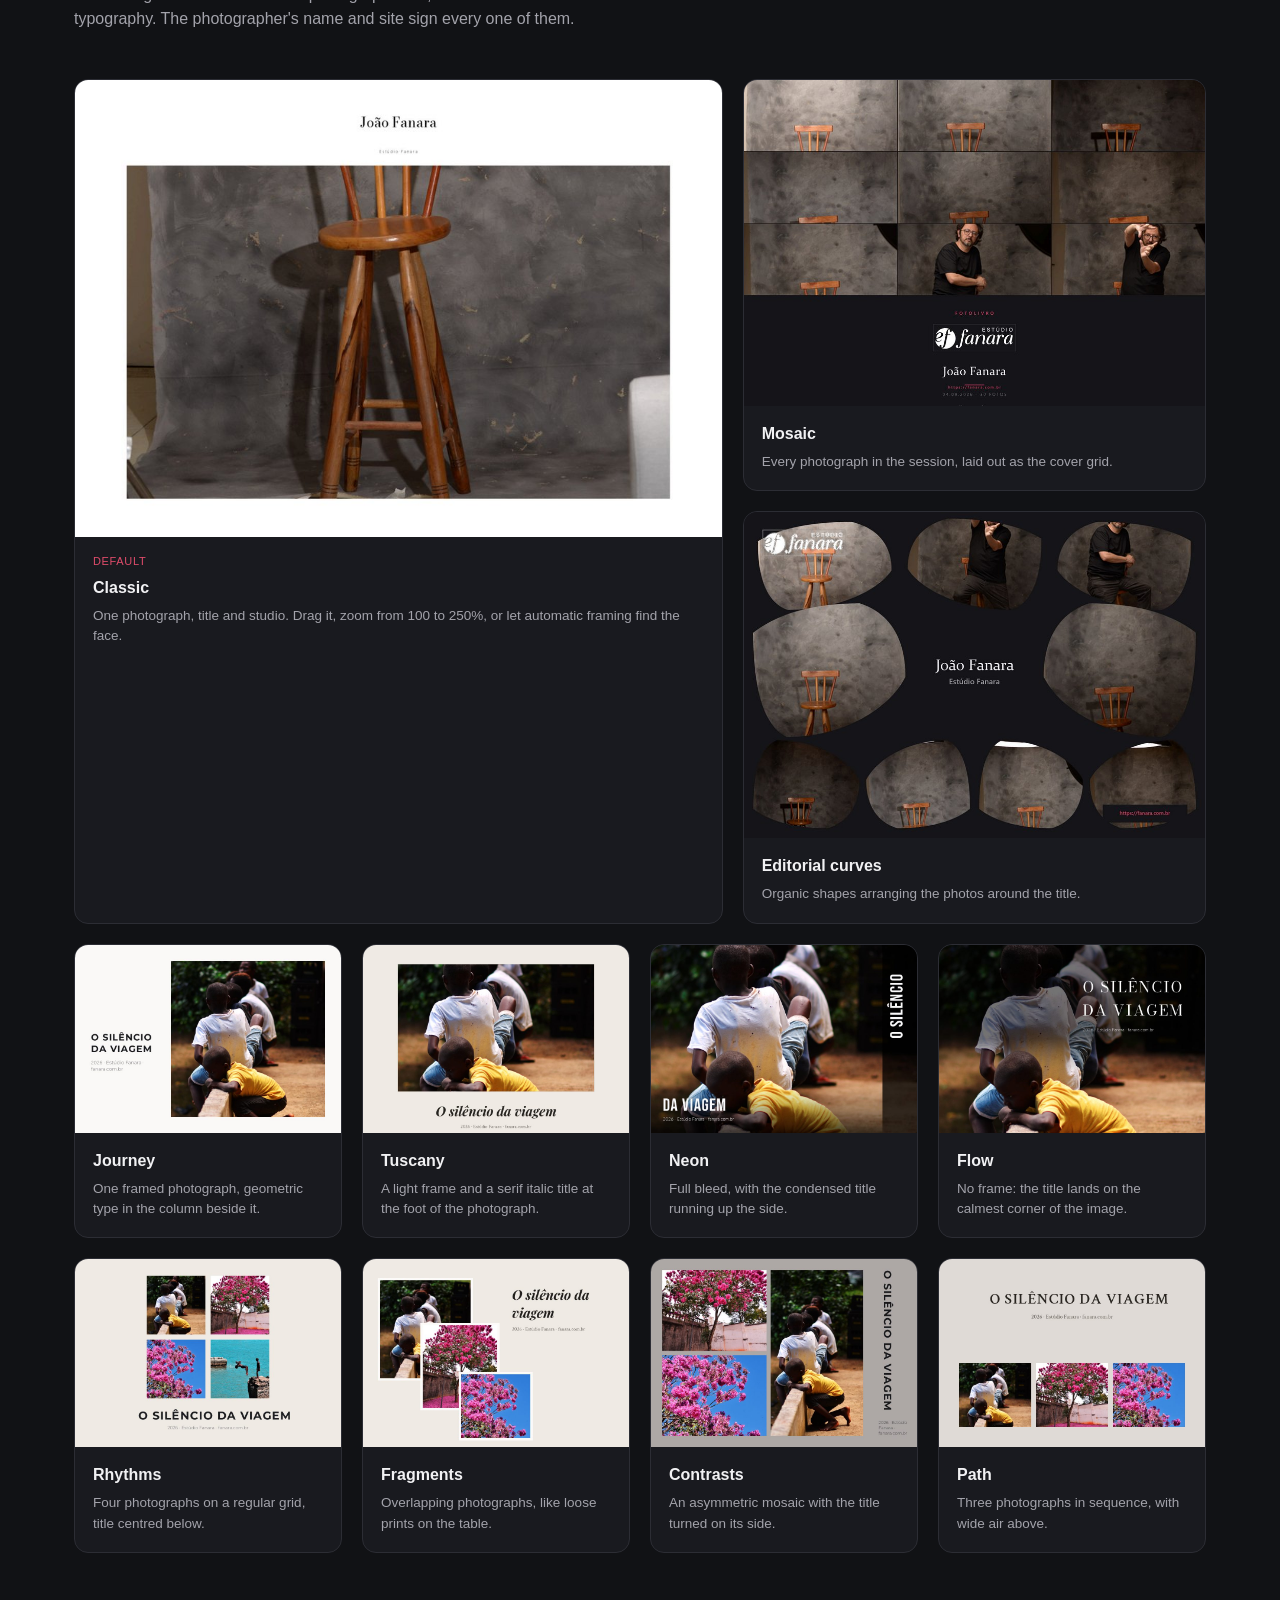
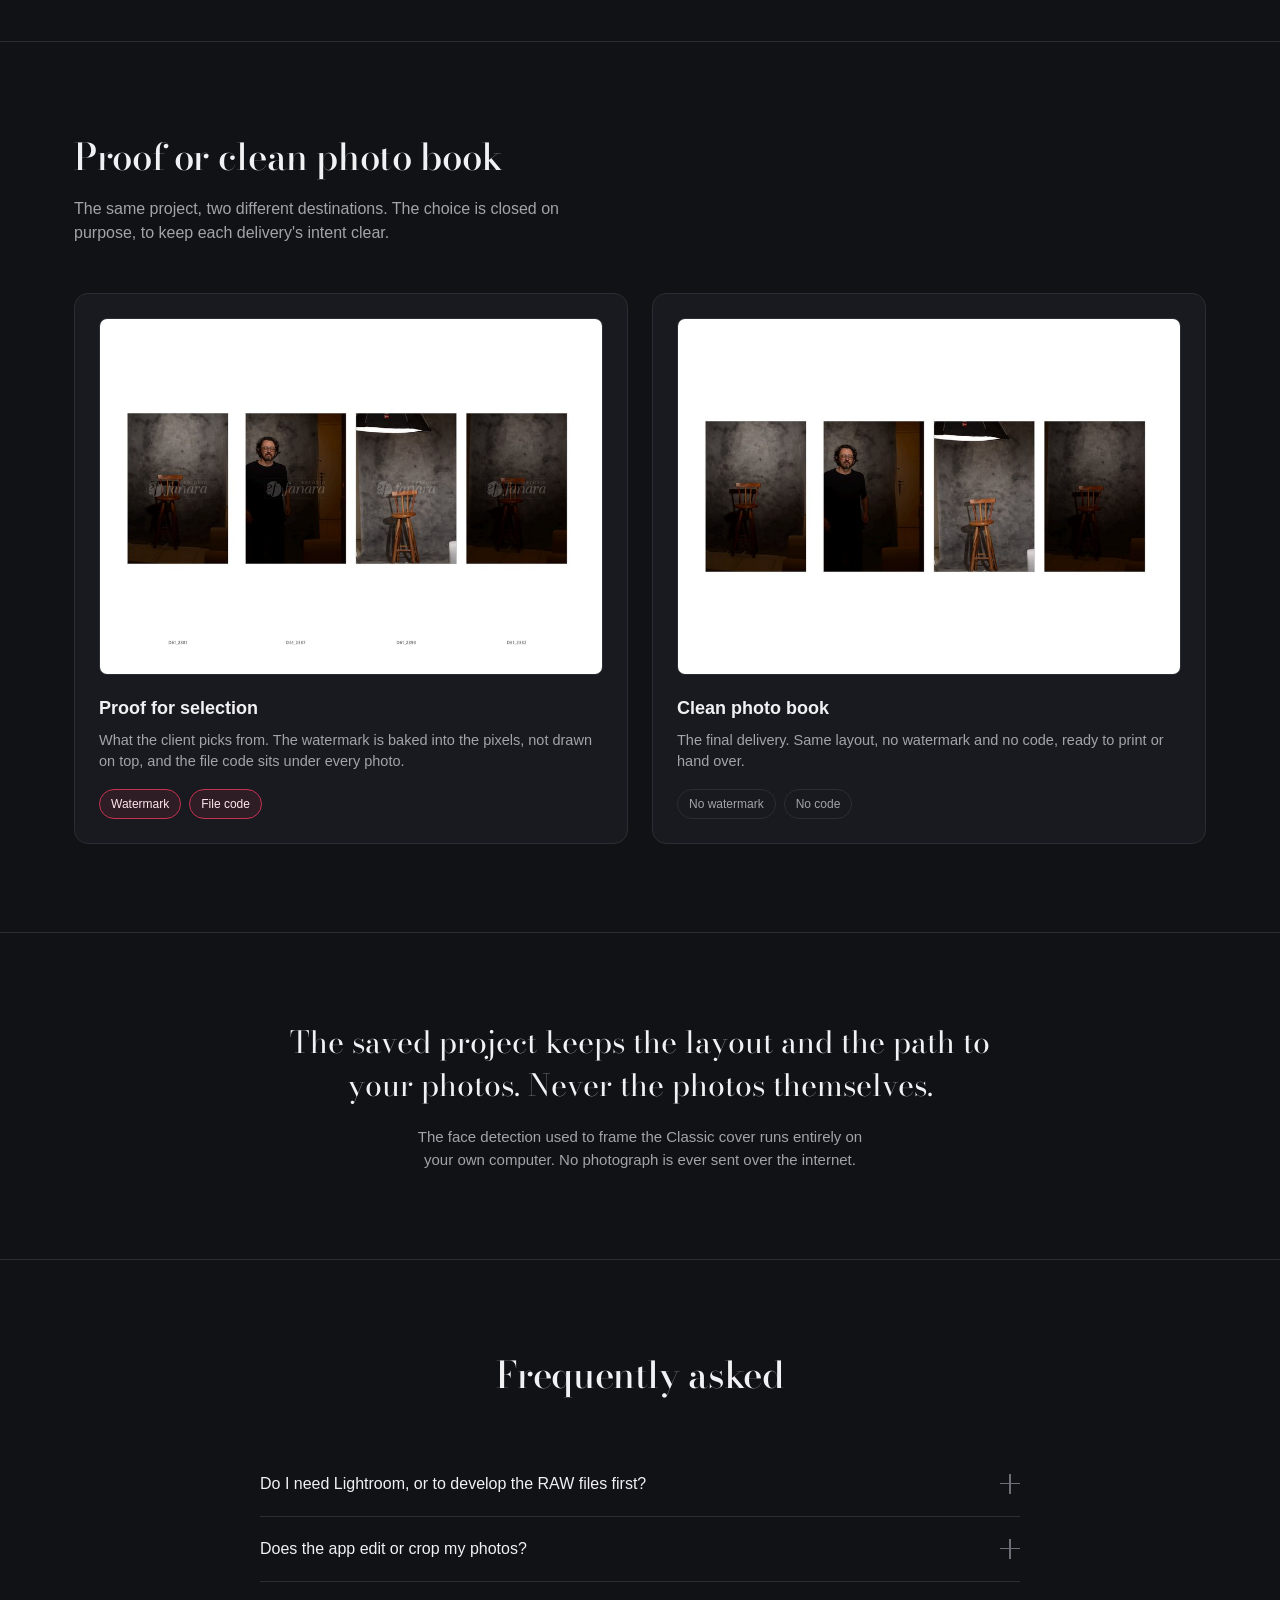
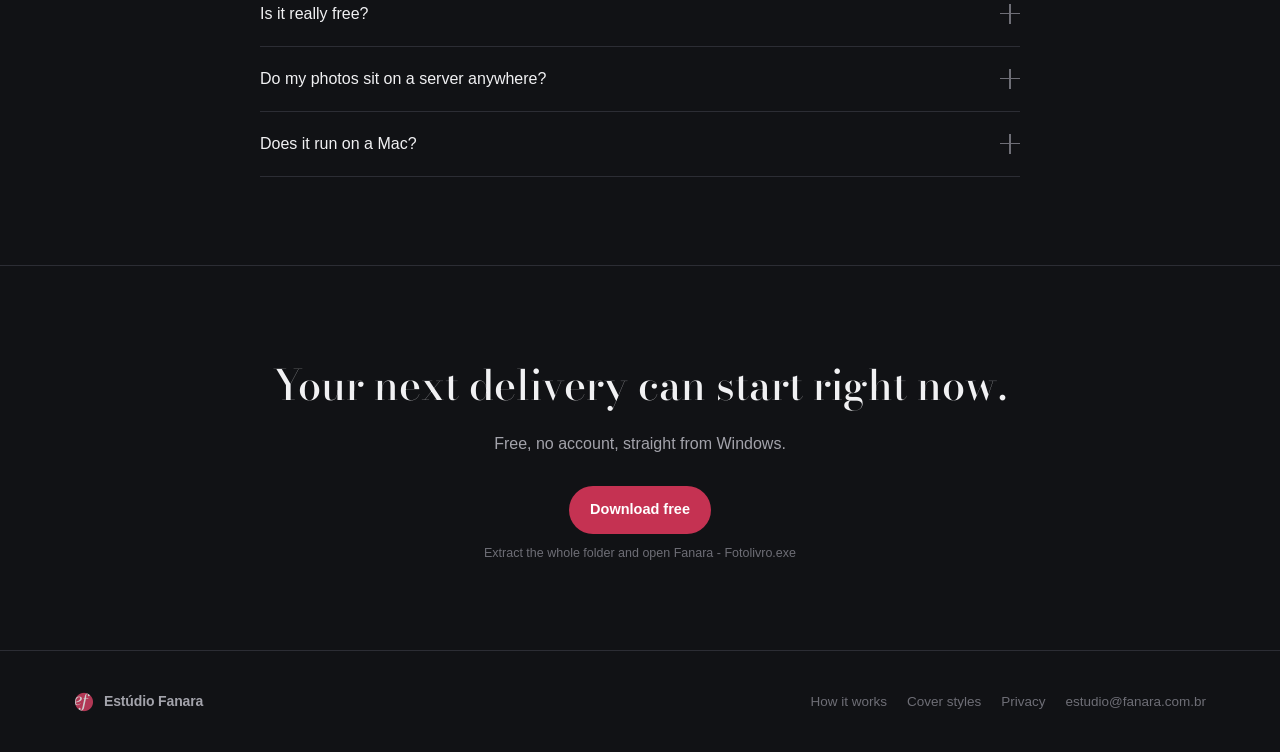
==== commit 47d0943c: "fix: let the layout set the wizard's floor, and tell the site what changed O mínimo era fixo em 880x" ====
--- a/site/en/index.html
+++ b/site/en/index.html
@@ -72,7 +72,7 @@
       <div class="flow-step">
         <svg viewBox="0 0 24 24" fill="none" stroke="currentColor" stroke-width="1.6" stroke-linecap="round" stroke-linejoin="round"><path d="M12 3v12"/><path d="m7 10 5 5 5-5"/><path d="M4 19h16"/></svg>
         <h3>Export the PDF</h3>
-        <p>Review the preview, swap anything you want, then export. Or save the project and pick it up later without losing anything.</p>
+        <p>Review the preview, swap anything you want, then export — choosing whether the PDF is headed for the web, for screen, or for professional printing at 300 dpi. Or save the project and pick it up later without losing anything.</p>
       </div>
     </div>
 
@@ -80,6 +80,11 @@
       <span>↻</span>
       <span>Every page with an alternative has a cycle button: same photos, a different spot in the layout. <strong>The last swap can always be undone.</strong></span>
     </div>
+
+    <div class="cycle-note reveal">
+      <span>→</span>
+      <span>On first launch, a five-screen walkthrough shows the order the decisions come in, and asks for the title, photographer and site up front. <strong>Close it whenever you like; it does not come back.</strong></span>
+    </div>
   </div>
 </section>
 
@@ -87,7 +92,7 @@
   <div class="wrap">
     <div class="section-head reveal">
       <h2>Cover styles</h2>
-      <p>Eleven styles. New projects start on Classic; the eight editorial ones take their background colour from the photograph itself, each with its own typography.</p>
+      <p>Eleven styles. New projects start on Classic; the eight editorial ones take their background colour from the photograph itself, each with its own typography. The photographer's name and site sign every one of them.</p>
     </div>
 
     <div class="covers reveal">
